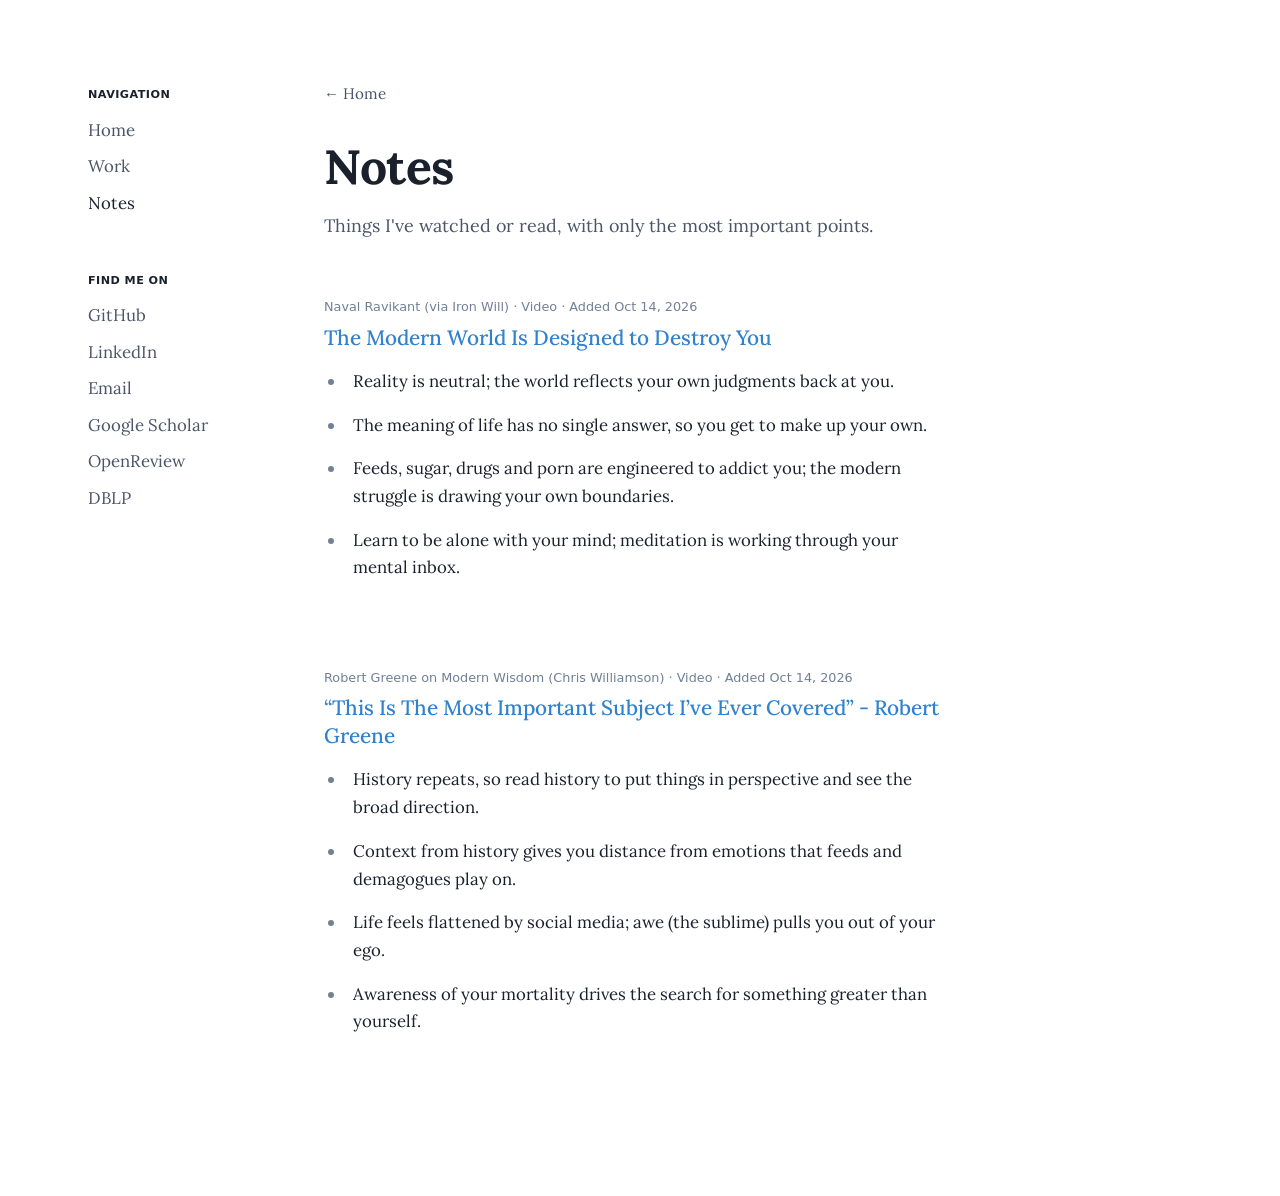
==== notes/index.html @ d0a83a03 "Add Notes page with first two entries" ====
<!DOCTYPE html>
<html lang="en">
<head>
  <meta charset="utf-8" />
  <meta name="viewport" content="width=device-width, initial-scale=1" />
  <title>Notes — Saket Joshi</title>
  <meta name="description" content="Things I've watched or read, with only the most important points." />
  <meta name="robots" content="index,follow" />
  <meta property="og:title" content="Notes — Saket Joshi" />
  <meta property="og:description" content="Things I've watched or read, with only the most important points." />
  <link rel="preconnect" href="https://fonts.googleapis.com" />
  <link rel="preconnect" href="https://fonts.gstatic.com" crossorigin />
  <link href="https://fonts.googleapis.com/css2?family=Lora:ital,wght@0,400;0,500;0,600;0,700;1,400&display=swap" rel="stylesheet" />
  <link rel="stylesheet" href="../css/styles.css" />
</head>
<body>
  <header class="top-bar">
    <div class="top-bar-inner">
      <nav class="top-links" aria-label="Primary">
        <a href="../index.html">Home</a>
        <a href="../work/index.html" >Work</a>
        <a href="../notes/index.html" aria-current="page">Notes</a>
      </nav>
      <button type="button" class="menu-btn" id="menu-btn" aria-label="Menu" aria-expanded="false" aria-controls="mobile-panel">
        <svg viewBox="0 0 24 24" fill="none" stroke="currentColor" stroke-width="2" stroke-linecap="round" aria-hidden="true">
          <line x1="3" y1="6" x2="21" y2="6"></line>
          <line x1="3" y1="12" x2="21" y2="12"></line>
          <line x1="3" y1="18" x2="21" y2="18"></line>
        </svg>
      </button>
    </div>
  </header>

  <div class="mobile-panel" id="mobile-panel">
    <p class="label">Navigation</p>
    <a href="../index.html">Home</a>
    <a href="../work/index.html" >Work</a>
    <a href="../notes/index.html" aria-current="page">Notes</a>
    <p class="label">Find me on</p>
    <a href="https://github.com/saketrule" target="_blank" rel="noopener">GitHub</a>
    <a href="https://www.linkedin.com/in/saket-dattatray-joshi" target="_blank" rel="noopener">LinkedIn</a>
    <a href="mailto:saketrule@gmail.com">Email</a>
    <a href="https://scholar.google.com/citations?user=wfl7wA8AAAAJ" target="_blank" rel="noopener">Google Scholar</a>
    <a href="https://openreview.net/profile?id=~Saket_Joshi2" target="_blank" rel="noopener">OpenReview</a>
    <a href="https://dblp.org/pid/243/2549.html" target="_blank" rel="noopener">DBLP</a>
  </div>

  <aside class="side-nav" aria-label="Sidebar">
    <div class="group">
      <p class="label">Navigation</p>
      <a href="../index.html">Home</a>
      <a href="../work/index.html" >Work</a>
      <a href="../notes/index.html" aria-current="page">Notes</a>
      </div>
    <div class="group">
      <p class="label">Find me on</p>
      <a href="https://github.com/saketrule" target="_blank" rel="noopener">GitHub</a>
      <a href="https://www.linkedin.com/in/saket-dattatray-joshi" target="_blank" rel="noopener">LinkedIn</a>
      <a href="mailto:saketrule@gmail.com">Email</a>
      <a href="https://scholar.google.com/citations?user=wfl7wA8AAAAJ" target="_blank" rel="noopener">Google Scholar</a>
      <a href="https://openreview.net/profile?id=~Saket_Joshi2" target="_blank" rel="noopener">OpenReview</a>
      <a href="https://dblp.org/pid/243/2549.html" target="_blank" rel="noopener">DBLP</a>
    </div>
  </aside>

  <main class="shell">
    <article class="">
      <a class="back" href="../index.html">← Home</a>
      <h1>Notes</h1>
      <p class="lede">Things I've watched or read, with only the most important points.</p>

      <!-- Newest first. To add an entry, copy an ENTRY block and paste it at the top of .cards. -->
      <div class="cards">
        <!-- ===== ENTRY: The Modern World Is Designed to Destroy You ===== -->
        <section class="card">
          <p class="meta">Naval Ravikant (via Iron Will) · Video · Added Oct 14, 2026</p>
          <h3><a href="https://youtu.be/NuSwoUn69-Y" target="_blank" rel="noopener">The Modern World Is Designed to Destroy You</a></h3>
          <ul class="plain">
            <li>Reality is neutral; the world reflects your own judgments back at you.</li>
            <li>The meaning of life has no single answer, so you get to make up your own.</li>
            <li>Feeds, sugar, drugs and porn are engineered to addict you; the modern struggle is drawing your own boundaries.</li>
            <li>Learn to be alone with your mind; meditation is working through your mental inbox.</li>
          </ul>
        </section>
        <!-- ===== END ENTRY ===== -->

        <!-- ===== ENTRY: “This Is The Most Important Subject I’ve Ever Covered” - Robert Greene ===== -->
        <section class="card">
          <p class="meta">Robert Greene on Modern Wisdom (Chris Williamson) · Video · Added Oct 14, 2026</p>
          <h3><a href="https://youtu.be/TQHgk-qft-8" target="_blank" rel="noopener">“This Is The Most Important Subject I’ve Ever Covered” - Robert Greene</a></h3>
          <ul class="plain">
            <li>History repeats, so read history to put things in perspective and see the broad direction.</li>
            <li>Context from history gives you distance from emotions that feeds and demagogues play on.</li>
            <li>Life feels flattened by social media; awe (the sublime) pulls you out of your ego.</li>
            <li>Awareness of your mortality drives the search for something greater than yourself.</li>
          </ul>
        </section>
        <!-- ===== END ENTRY ===== -->
      </div>
    </article>
  </main>

  <script src="../js/main.js"></script>
</body>
</html>
---- css/styles.css ----
/* Saket Joshi — restrained personal site */

:root {
  --bg: #ffffff;
  --text: #1a202c;
  --muted: #4a5568;
  --muted-soft: #718096;
  --border: #e2e8f0;
  --link: #3182ce;
  --hover: #1a202c;
  --max: 42rem;
  --pad: 1.25rem;
  --font: "Lora", "Iowan Old Style", "Palatino Linotype", Palatino, Georgia, serif;
  --sans: ui-sans-serif, system-ui, -apple-system, "Segoe UI", sans-serif;
}

*,
*::before,
*::after {
  box-sizing: border-box;
  margin: 0;
  padding: 0;
}

html {
  -webkit-text-size-adjust: 100%;
  scroll-behavior: smooth;
}

body {
  font-family: var(--font);
  background: var(--bg);
  color: var(--text);
  line-height: 1.65;
  font-size: 1.05rem;
  -webkit-font-smoothing: antialiased;
  text-rendering: optimizeLegibility;
  min-height: 100vh;
}

a {
  color: var(--link);
  text-decoration: none;
  font-weight: 500;
  transition: color 0.15s ease;
}

a:hover {
  text-decoration: underline;
  color: var(--hover);
}

img {
  max-width: 100%;
  height: auto;
  display: block;
}

.shell {
  max-width: var(--max);
  margin: 0 auto;
  padding: 3.5rem var(--pad) 6rem;
  position: relative;
}

/* Desktop left nav — Adam-style */

.side-nav {
  display: none;
  position: fixed;
  top: 4.5rem;
  right: calc(50% + (var(--max) / 2) + 4rem);
  flex-direction: column;
  gap: 2.5rem;
  width: 9.5rem;
}

.side-nav .group {
  display: flex;
  flex-direction: column;
  gap: 0.55rem;
}

.side-nav .label {
  font-family: var(--sans);
  font-size: 0.7rem;
  font-weight: 700;
  letter-spacing: 0.04em;
  text-transform: uppercase;
  color: var(--text);
  margin-bottom: 0.2rem;
}

.side-nav a {
  color: var(--muted);
  font-weight: 400;
  font-size: 1.05rem;
  text-decoration: none;
}

.side-nav a:hover,
.side-nav a[aria-current="page"] {
  color: var(--text);
  text-decoration: none;
}

/* Mobile chrome — light, not a heavy fixed résumé bar */

.top-bar {
  position: fixed;
  top: 0;
  left: 0;
  right: 0;
  height: 2.75rem;
  background: rgba(255, 255, 255, 0.92);
  backdrop-filter: blur(8px);
  z-index: 50;
  display: flex;
  align-items: center;
  border-bottom: none;
}

.top-bar-inner {
  width: 100%;
  max-width: var(--max);
  margin: 0 auto;
  padding: 0 1.25rem;
  display: flex;
  align-items: center;
  justify-content: space-between;
  gap: 1rem;
}

.top-links {
  display: flex;
  gap: 1.25rem;
  align-items: center;
}

.top-links a {
  color: var(--muted);
  font-weight: 400;
  text-decoration: none;
  font-size: 0.98rem;
}

.top-links a[aria-current="page"],
.top-links a:hover {
  color: var(--text);
  text-decoration: none;
}

.menu-btn {
  appearance: none;
  background: transparent;
  border: none;
  width: 2rem;
  height: 2rem;
  display: inline-flex;
  align-items: center;
  justify-content: center;
  cursor: pointer;
  color: var(--text);
  padding: 0;
}

.menu-btn svg {
  width: 1.15rem;
  height: 1.15rem;
}

.mobile-panel {
  display: none;
  position: fixed;
  top: 2.75rem;
  left: 0;
  right: 0;
  background: var(--bg);
  border-bottom: 1px solid var(--border);
  padding: 1rem 1.25rem 1.35rem;
  z-index: 40;
}

.mobile-panel.open {
  display: block;
}

.mobile-panel .label {
  font-family: var(--sans);
  font-size: 0.72rem;
  font-weight: 700;
  letter-spacing: 0.04em;
  text-transform: uppercase;
  margin: 0.85rem 0 0.45rem;
  color: var(--text);
}

.mobile-panel .label:first-child {
  margin-top: 0;
}

.mobile-panel a {
  display: block;
  padding: 0.4rem 0;
  color: var(--muted);
  font-weight: 400;
  text-decoration: none;
}

.mobile-panel a:hover,
.mobile-panel a[aria-current="page"] {
  color: var(--text);
  text-decoration: none;
}

/* Type */

h1 {
  font-size: 2.25rem;
  font-weight: 700;
  line-height: 1.2;
  letter-spacing: -0.01em;
  margin-bottom: 0.85rem;
}

h2 {
  font-size: 1.5rem;
  font-weight: 700;
  line-height: 1.3;
  margin-top: 3rem;
  margin-bottom: 1.25rem;
}

h3 {
  font-size: 1.2rem;
  font-weight: 600;
  line-height: 1.35;
  margin-top: 2rem;
  margin-bottom: 0.5rem;
}

.lede {
  color: var(--muted);
  font-size: 1.12rem;
  margin-bottom: 2.5rem;
  line-height: 1.55;
}

p {
  margin: 0.9rem 0;
}

strong {
  font-weight: 600;
}

ul.plain {
  list-style: disc;
  padding-left: 1.4rem;
  margin: 0.85rem 0 2rem;
}

ul.plain li {
  margin: 0.9rem 0;
  padding-left: 0.4rem;
}

ul.plain li::marker {
  color: var(--muted-soft);
}

hr {
  border: none;
  border-top: 1px solid var(--border);
  margin: 3rem 0;
}

/* Work deep dives — spacing, not corporate card borders */

.cards {
  display: flex;
  flex-direction: column;
  gap: 2.75rem;
  margin-top: 1.5rem;
}

.card {
  border: none;
  padding: 0;
}

.card .meta {
  font-family: var(--sans);
  font-size: 0.8rem;
  color: var(--muted-soft);
  margin-bottom: 0.4rem;
}

.card h3 {
  margin-top: 0;
  margin-bottom: 0.75rem;
  font-size: 1.3rem;
}

.card p {
  margin: 0.55rem 0;
  color: var(--text);
}

.list-block {
  display: flex;
  flex-direction: column;
  gap: 1.25rem;
  margin-top: 0.5rem;
}

.list-item .when {
  font-family: var(--sans);
  font-size: 0.8rem;
  color: var(--muted-soft);
}

.list-item .role {
  font-weight: 600;
}

.list-item .detail {
  color: var(--muted);
  font-size: 0.98rem;
}

.write-list {
  list-style: none;
  padding: 0;
  margin: 1.25rem 0 0;
}

.write-list li {
  padding: 1.15rem 0;
  border-top: none;
}

.write-list li + li {
  margin-top: 0.25rem;
}

.write-list a {
  font-weight: 600;
  color: var(--text);
  text-decoration: none;
  font-size: 1.1rem;
}

.write-list a:hover {
  color: var(--link);
  text-decoration: underline;
}

.write-list .blurb {
  color: var(--muted);
  font-size: 0.95rem;
  margin-top: 0.4rem;
}

.write-list .tag {
  font-family: var(--sans);
  font-size: 0.72rem;
  color: var(--muted-soft);
  letter-spacing: 0.03em;
  text-transform: uppercase;
  margin-bottom: 0.3rem;
}

.article .meta {
  font-family: var(--sans);
  font-size: 0.85rem;
  color: var(--muted);
  margin-bottom: 2rem;
}

.article p {
  margin: 1rem 0;
}

.article ul {
  list-style: disc;
  padding-left: 1.35rem;
  margin: 1rem 0;
}

.article li {
  margin: 0.6rem 0;
}

.article h2 {
  margin-top: 2.5rem;
}

.back {
  display: inline-block;
  margin-bottom: 2rem;
  color: var(--muted);
  font-weight: 400;
  font-size: 0.95rem;
}

.back:hover {
  color: var(--text);
  text-decoration: none;
}

.footer-note {
  margin-top: 3.5rem;
  padding-top: 0;
  border-top: none;
  font-size: 0.9rem;
  color: var(--muted-soft);
}

.contact-row {
  display: flex;
  flex-wrap: wrap;
  gap: 0.75rem 1.5rem;
  margin-top: 0.75rem;
}

@media (min-width: 48em) {
  h1 {
    font-size: 3rem;
    margin-bottom: 1rem;
  }

  h2 {
    font-size: 1.875rem;
    margin-top: 3.5rem;
    margin-bottom: 1.5rem;
  }

  .shell {
    padding-top: 5rem;
    padding-bottom: 8rem;
  }

  .lede {
    margin-bottom: 3rem;
  }

  ul.plain li {
    margin: 1rem 0;
  }
}

/* Desktop: sidebar only — no top bar */
@media (min-width: 62em) {
  .top-bar {
    display: none;
  }

  .mobile-panel {
    display: none !important;
  }

  .side-nav {
    display: flex;
  }

  .shell {
    padding-top: 5rem;
  }
}

@media (max-width: 61.99em) {
  .shell {
    padding-top: 4.25rem;
  }
}
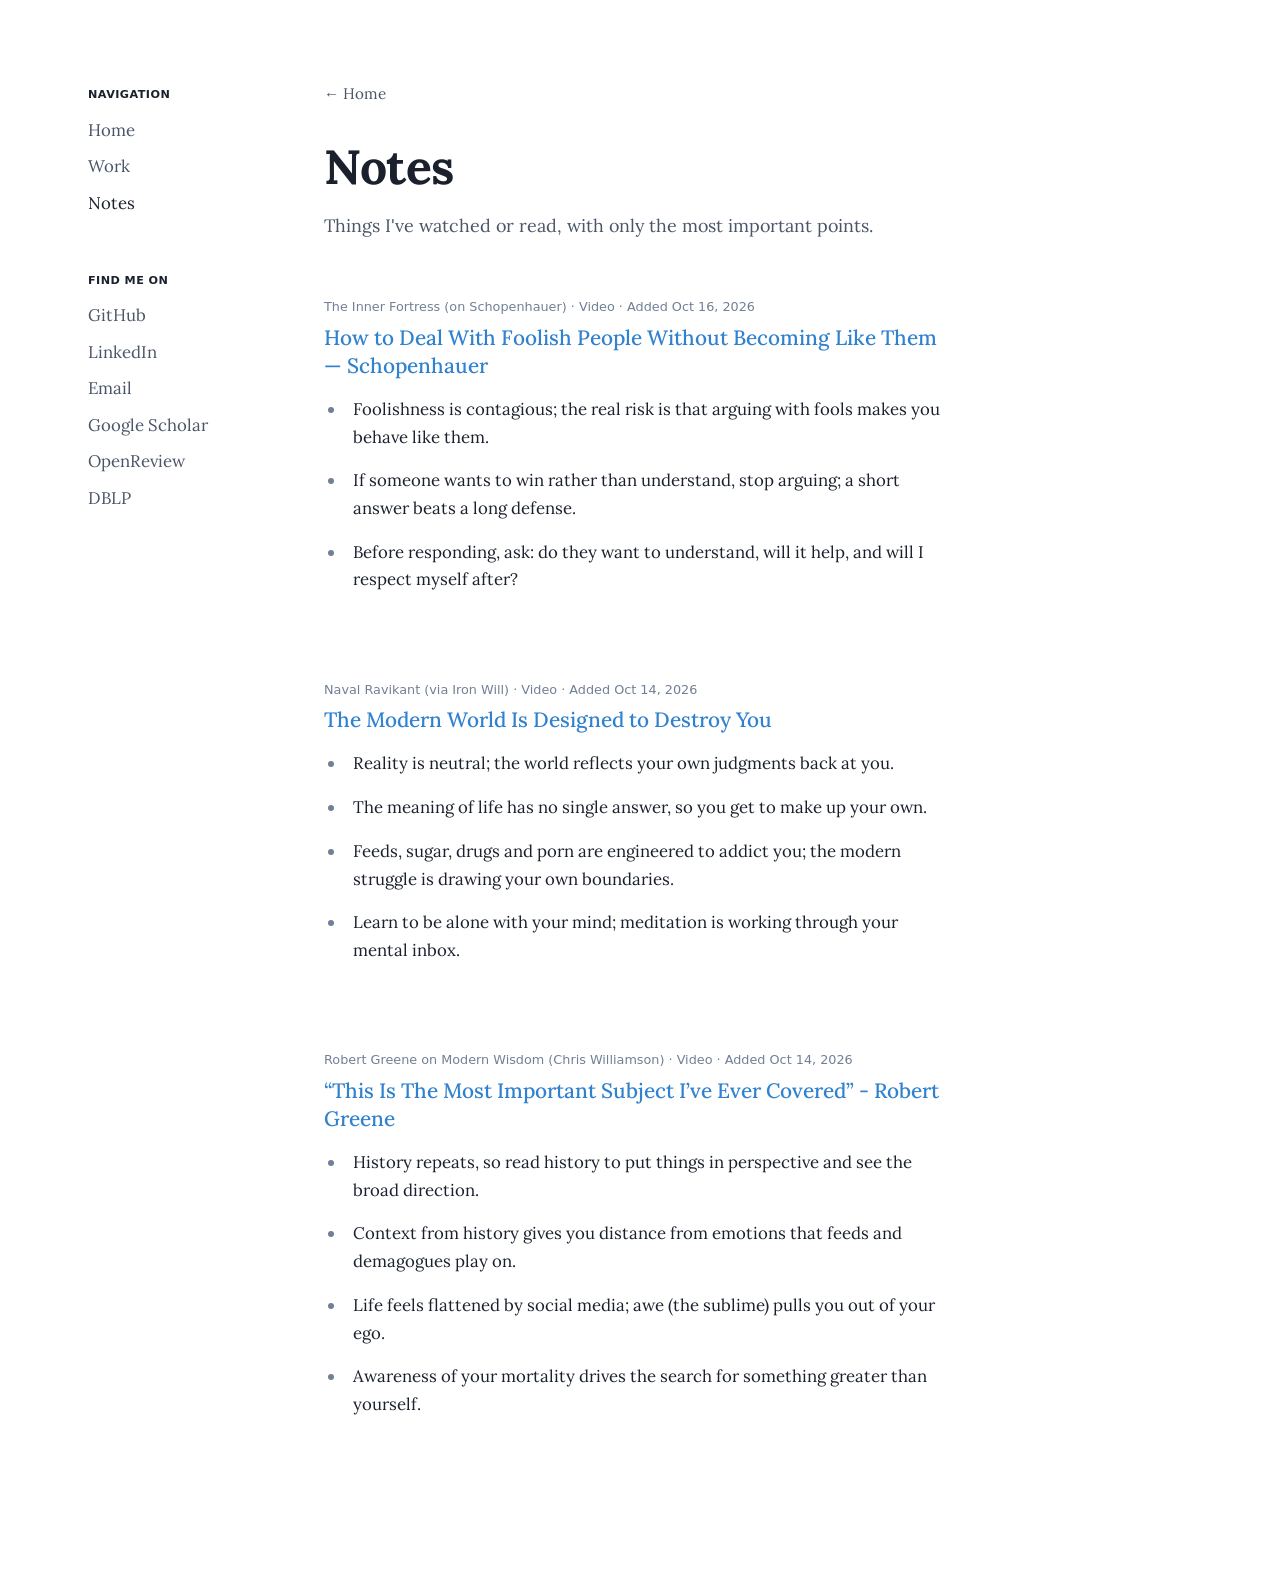
==== commit 39304a76: "Notes: add Schopenhauer video entry" ====
--- a/notes/index.html
+++ b/notes/index.html
@@ -71,6 +71,18 @@
 
       <!-- Newest first. To add an entry, copy an ENTRY block and paste it at the top of .cards. -->
       <div class="cards">
+        <!-- ===== ENTRY: How to Deal With Foolish People Without Becoming Like Them — Schopenhauer ===== -->
+        <section class="card">
+          <p class="meta">The Inner Fortress (on Schopenhauer) · Video · Added Oct 16, 2026</p>
+          <h3><a href="https://youtu.be/DqJI-sSwQSc" target="_blank" rel="noopener">How to Deal With Foolish People Without Becoming Like Them — Schopenhauer</a></h3>
+          <ul class="plain">
+            <li>Foolishness is contagious; the real risk is that arguing with fools makes you behave like them.</li>
+            <li>If someone wants to win rather than understand, stop arguing; a short answer beats a long defense.</li>
+            <li>Before responding, ask: do they want to understand, will it help, and will I respect myself after?</li>
+          </ul>
+        </section>
+        <!-- ===== END ENTRY ===== -->
+
         <!-- ===== ENTRY: The Modern World Is Designed to Destroy You ===== -->
         <section class="card">
           <p class="meta">Naval Ravikant (via Iron Will) · Video · Added Oct 14, 2026</p>
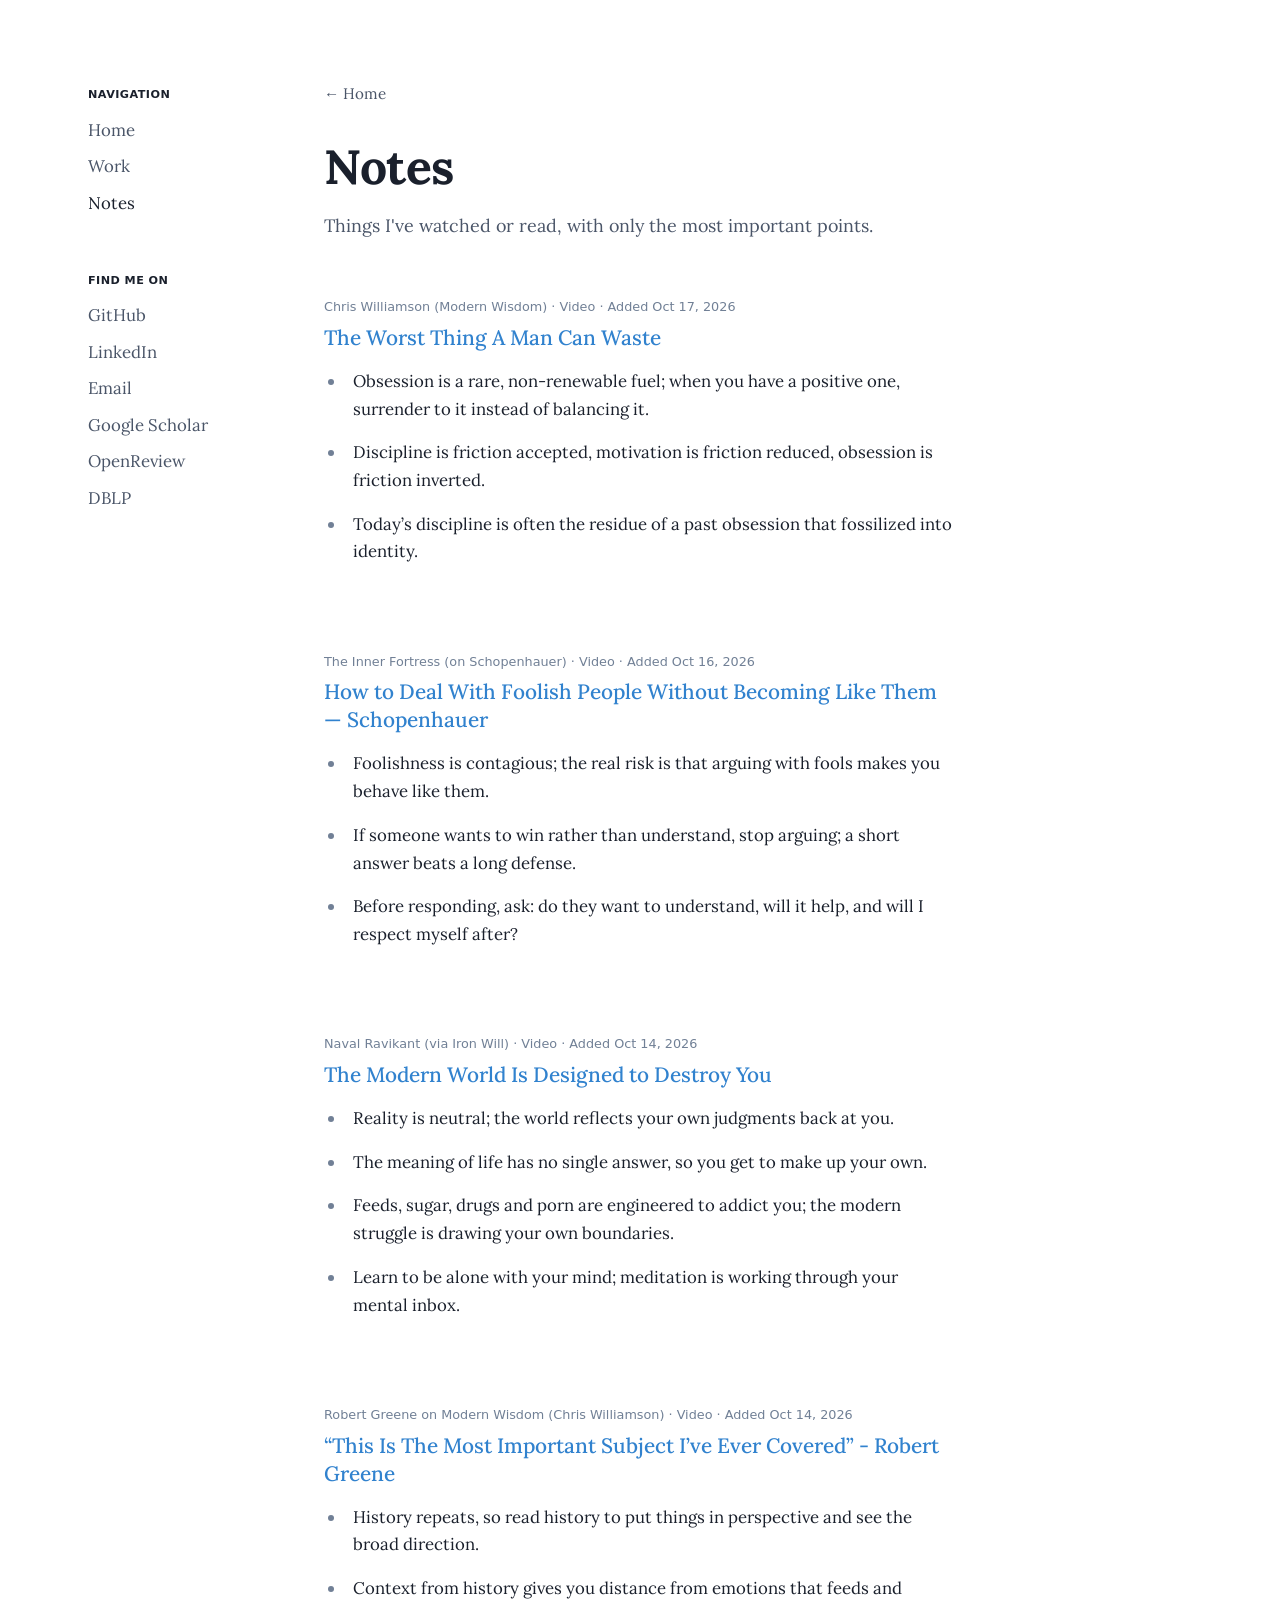
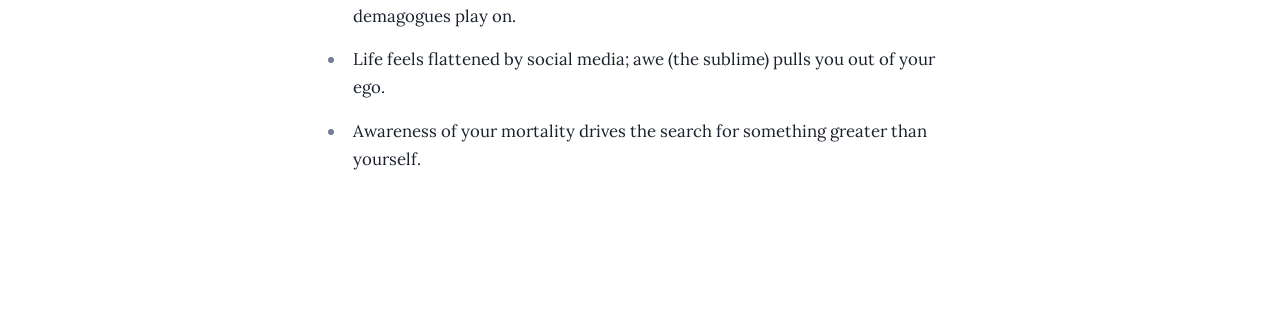
==== commit 83a3483a: "Notes: add Chris Williamson obsession entry" ====
--- a/notes/index.html
+++ b/notes/index.html
@@ -71,6 +71,18 @@
 
       <!-- Newest first. To add an entry, copy an ENTRY block and paste it at the top of .cards. -->
       <div class="cards">
+        <!-- ===== ENTRY: The Worst Thing A Man Can Waste ===== -->
+        <section class="card">
+          <p class="meta">Chris Williamson (Modern Wisdom) · Video · Added Oct 17, 2026</p>
+          <h3><a href="https://youtu.be/0GISrdSHUuk" target="_blank" rel="noopener">The Worst Thing A Man Can Waste</a></h3>
+          <ul class="plain">
+            <li>Obsession is a rare, non-renewable fuel; when you have a positive one, surrender to it instead of balancing it.</li>
+            <li>Discipline is friction accepted, motivation is friction reduced, obsession is friction inverted.</li>
+            <li>Today’s discipline is often the residue of a past obsession that fossilized into identity.</li>
+          </ul>
+        </section>
+        <!-- ===== END ENTRY ===== -->
+
         <!-- ===== ENTRY: How to Deal With Foolish People Without Becoming Like Them — Schopenhauer ===== -->
         <section class="card">
           <p class="meta">The Inner Fortress (on Schopenhauer) · Video · Added Oct 16, 2026</p>
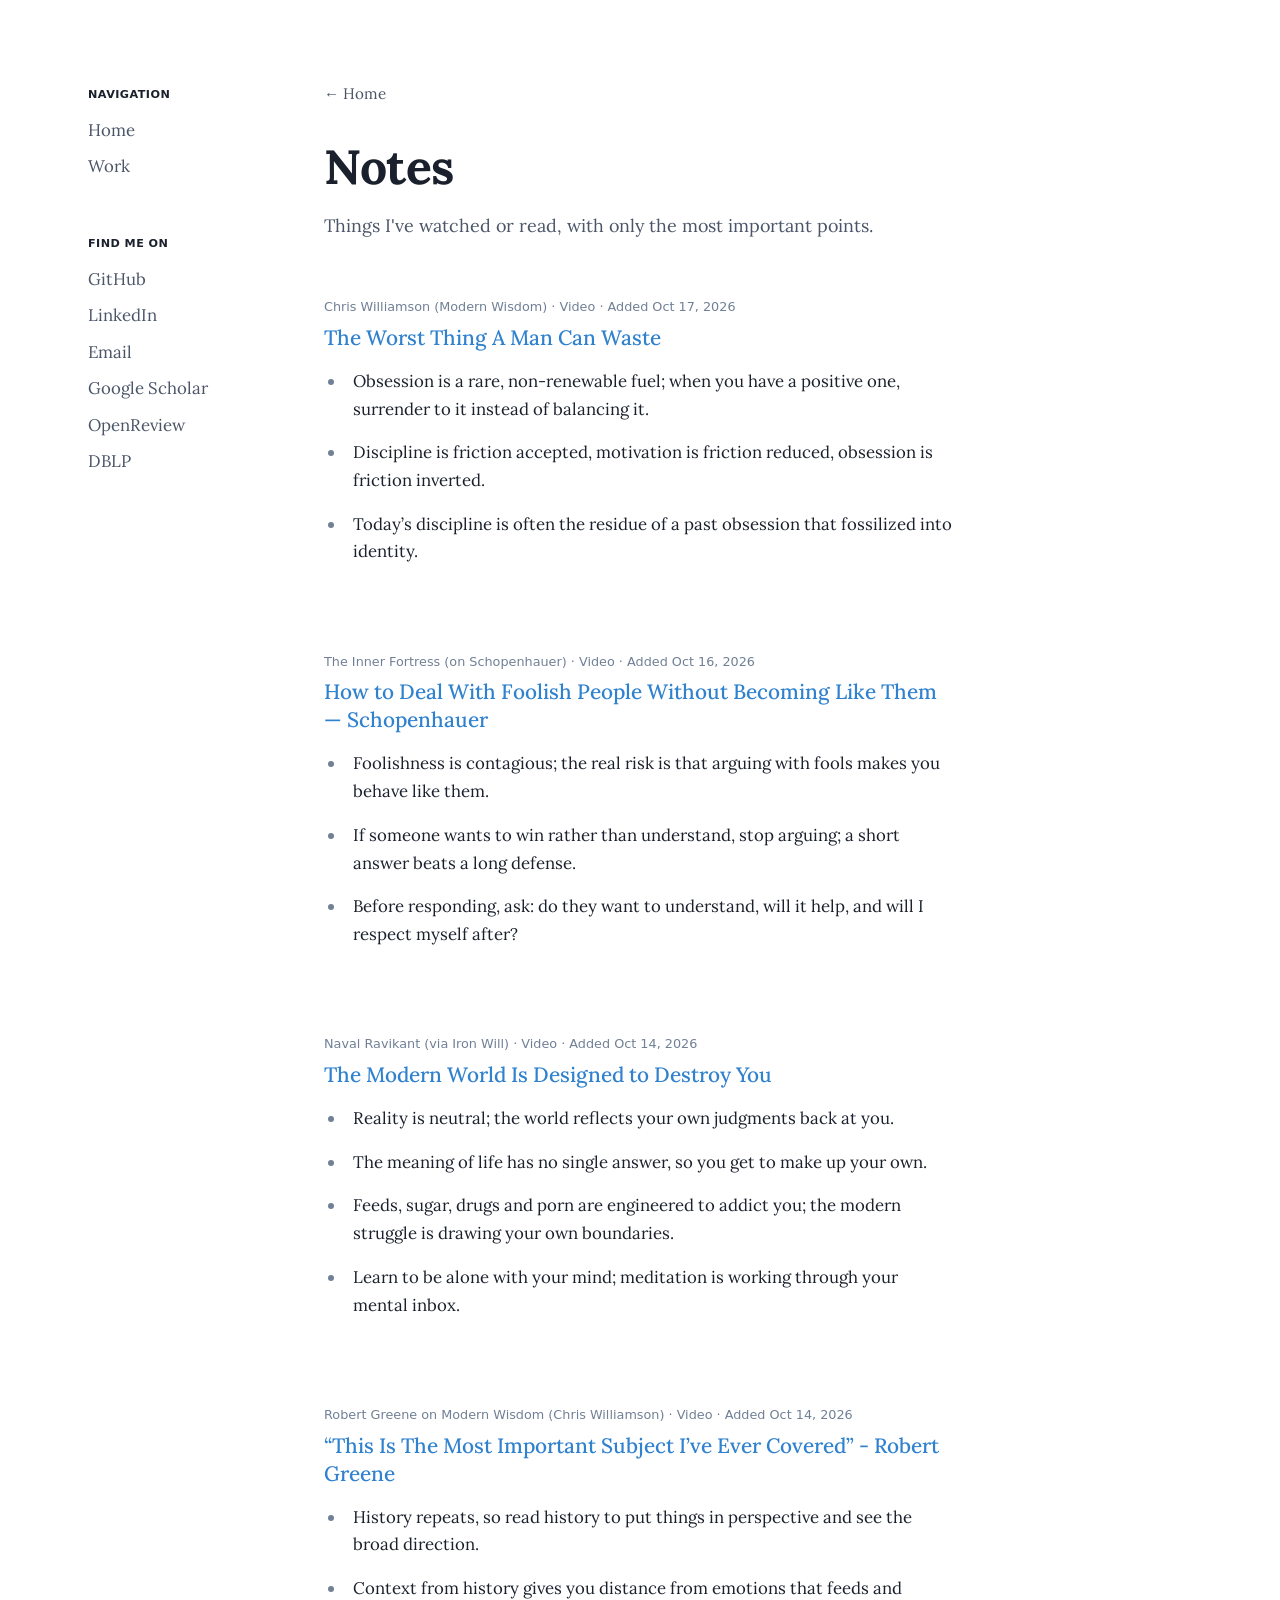
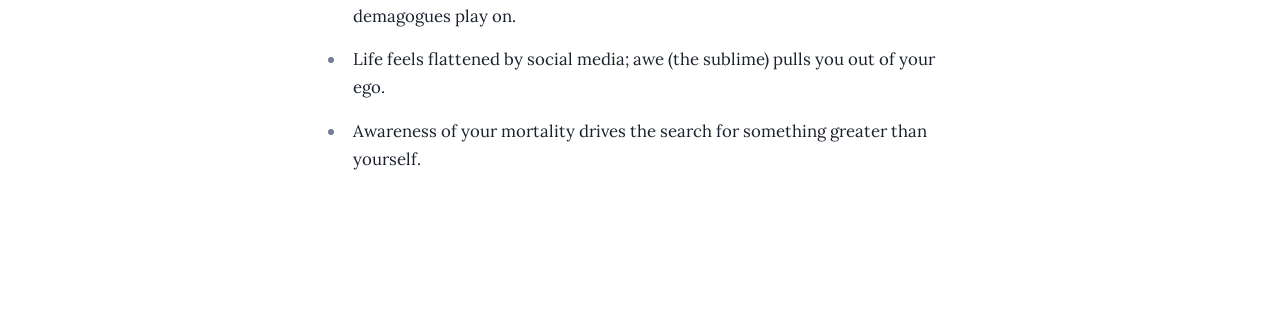
==== commit 4573a6ae: "Unlink Notes from nav; drop 'selected work' line on homepage" ====
--- a/notes/index.html
+++ b/notes/index.html
@@ -19,7 +19,6 @@
       <nav class="top-links" aria-label="Primary">
         <a href="../index.html">Home</a>
         <a href="../work/index.html" >Work</a>
-        <a href="../notes/index.html" aria-current="page">Notes</a>
       </nav>
       <button type="button" class="menu-btn" id="menu-btn" aria-label="Menu" aria-expanded="false" aria-controls="mobile-panel">
         <svg viewBox="0 0 24 24" fill="none" stroke="currentColor" stroke-width="2" stroke-linecap="round" aria-hidden="true">
@@ -35,7 +34,6 @@
     <p class="label">Navigation</p>
     <a href="../index.html">Home</a>
     <a href="../work/index.html" >Work</a>
-    <a href="../notes/index.html" aria-current="page">Notes</a>
     <p class="label">Find me on</p>
     <a href="https://github.com/saketrule" target="_blank" rel="noopener">GitHub</a>
     <a href="https://www.linkedin.com/in/saket-dattatray-joshi" target="_blank" rel="noopener">LinkedIn</a>
@@ -50,7 +48,6 @@
       <p class="label">Navigation</p>
       <a href="../index.html">Home</a>
       <a href="../work/index.html" >Work</a>
-      <a href="../notes/index.html" aria-current="page">Notes</a>
       </div>
     <div class="group">
       <p class="label">Find me on</p>
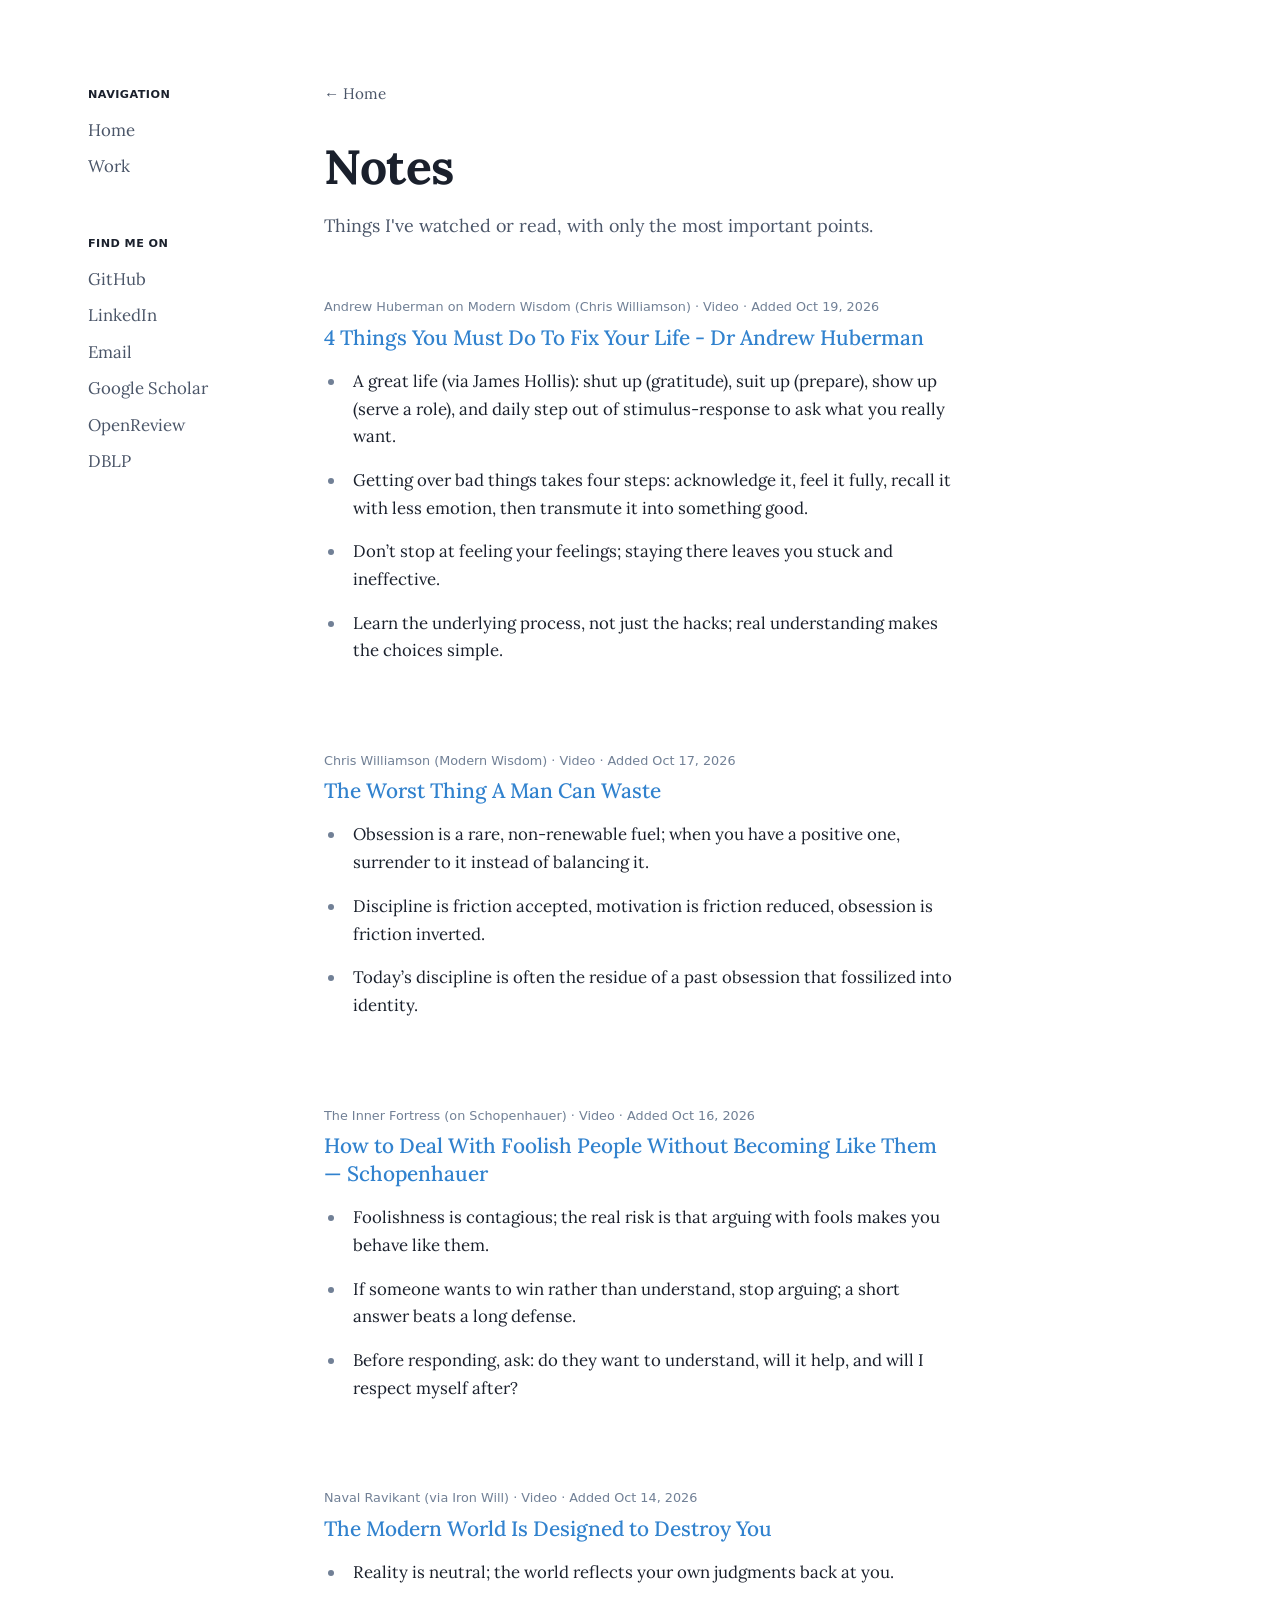
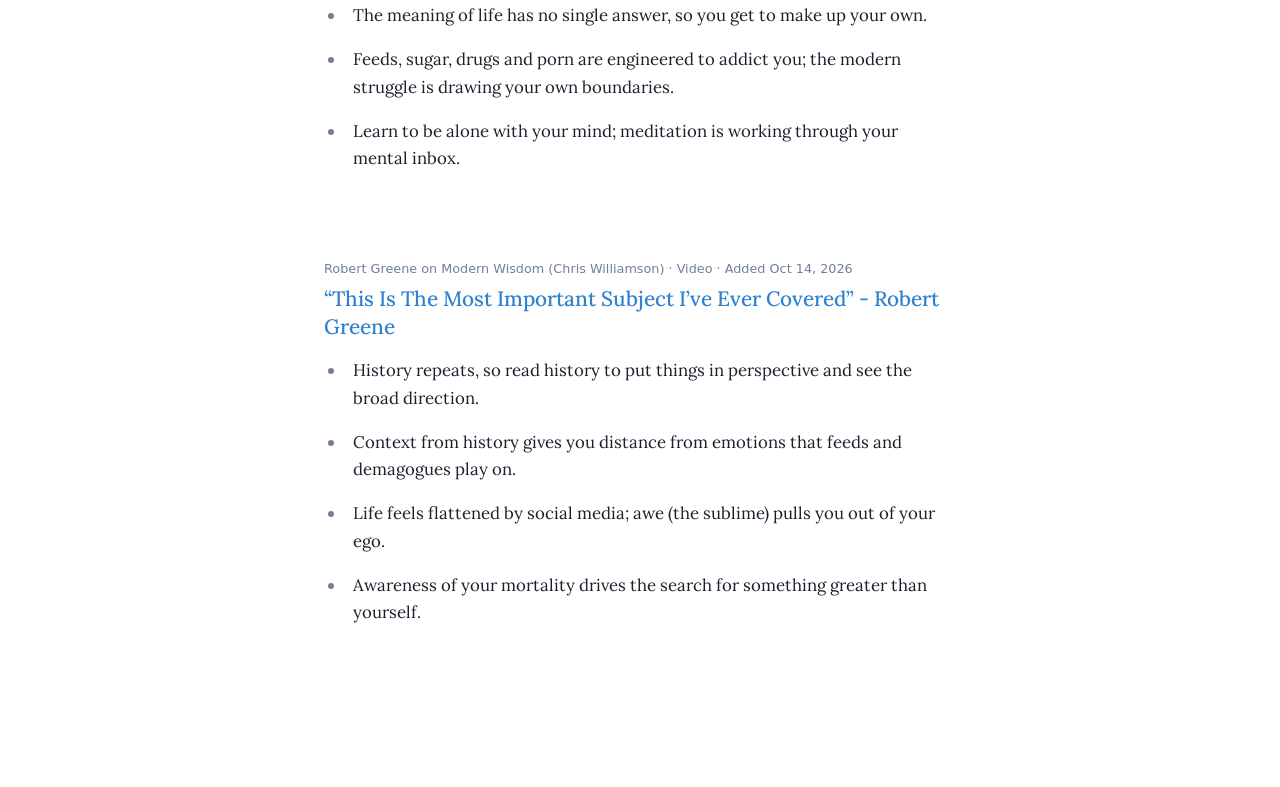
==== commit 1ab9e015: "Notes: add Huberman entry" ====
--- a/notes/index.html
+++ b/notes/index.html
@@ -68,6 +68,19 @@
 
       <!-- Newest first. To add an entry, copy an ENTRY block and paste it at the top of .cards. -->
       <div class="cards">
+        <!-- ===== ENTRY: 4 Things You Must Do To Fix Your Life - Dr Andrew Huberman ===== -->
+        <section class="card">
+          <p class="meta">Andrew Huberman on Modern Wisdom (Chris Williamson) · Video · Added Oct 19, 2026</p>
+          <h3><a href="https://youtu.be/fYyzlv1byOM" target="_blank" rel="noopener">4 Things You Must Do To Fix Your Life - Dr Andrew Huberman</a></h3>
+          <ul class="plain">
+            <li>A great life (via James Hollis): shut up (gratitude), suit up (prepare), show up (serve a role), and daily step out of stimulus-response to ask what you really want.</li>
+            <li>Getting over bad things takes four steps: acknowledge it, feel it fully, recall it with less emotion, then transmute it into something good.</li>
+            <li>Don’t stop at feeling your feelings; staying there leaves you stuck and ineffective.</li>
+            <li>Learn the underlying process, not just the hacks; real understanding makes the choices simple.</li>
+          </ul>
+        </section>
+        <!-- ===== END ENTRY ===== -->
+
         <!-- ===== ENTRY: The Worst Thing A Man Can Waste ===== -->
         <section class="card">
           <p class="meta">Chris Williamson (Modern Wisdom) · Video · Added Oct 17, 2026</p>
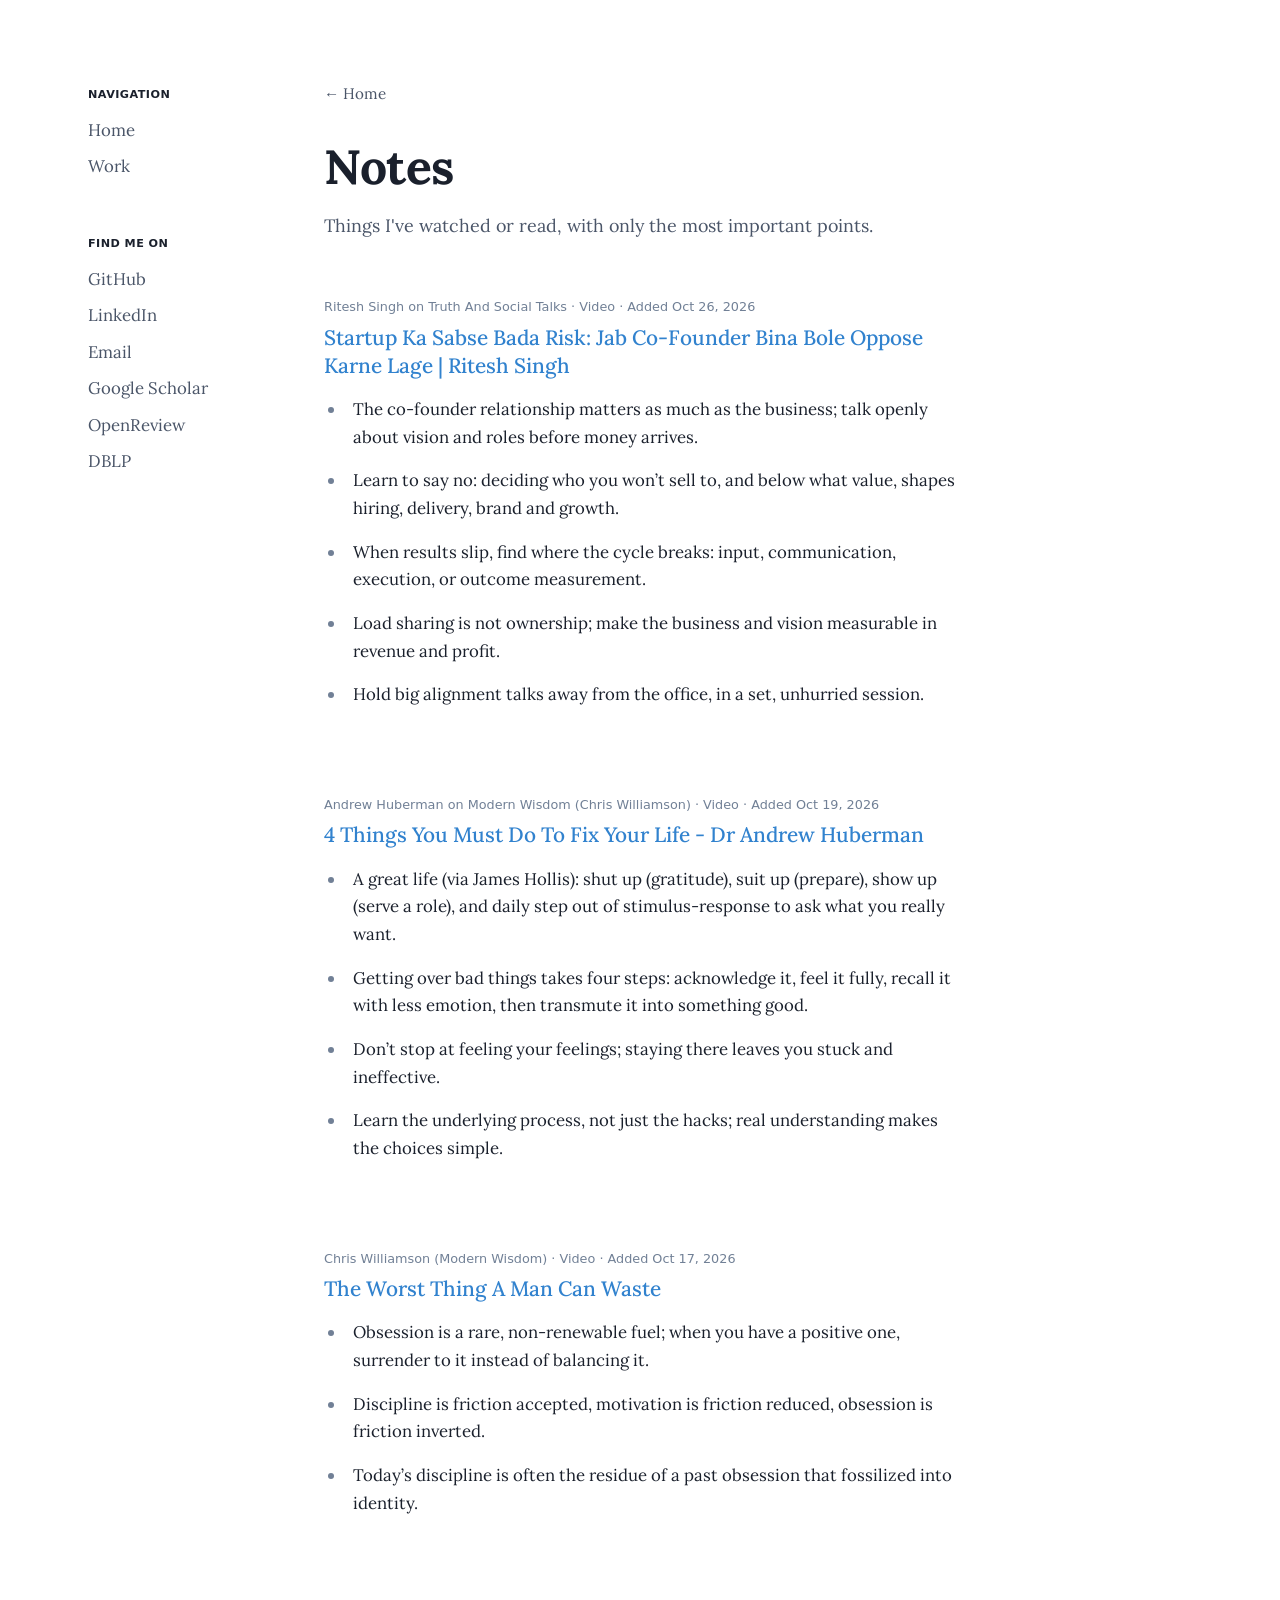
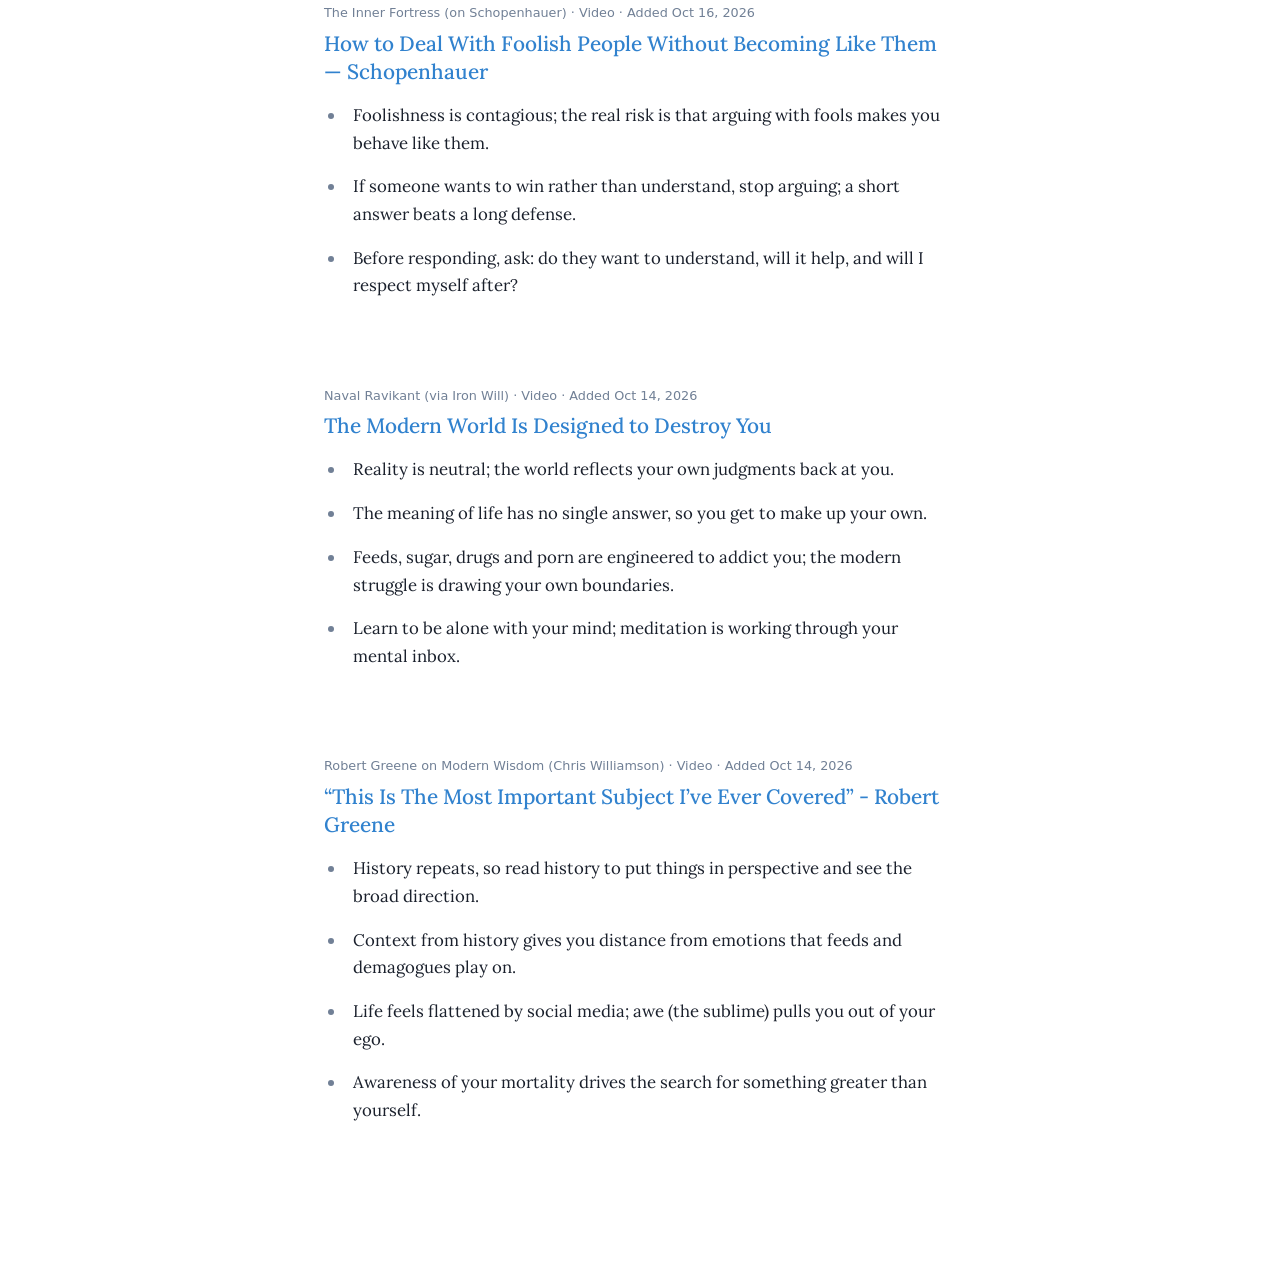
==== commit 61d232d9: "Notes: add Ritesh Singh on Truth And Social Talks" ====
--- a/notes/index.html
+++ b/notes/index.html
@@ -68,6 +68,20 @@
 
       <!-- Newest first. To add an entry, copy an ENTRY block and paste it at the top of .cards. -->
       <div class="cards">
+        <!-- ===== ENTRY: Startup Ka Sabse Bada Risk ===== -->
+        <section class="card">
+          <p class="meta">Ritesh Singh on Truth And Social Talks · Video · Added Oct 26, 2026</p>
+          <h3><a href="https://youtu.be/PRujE97Kyps" target="_blank" rel="noopener">Startup Ka Sabse Bada Risk: Jab Co-Founder Bina Bole Oppose Karne Lage | Ritesh Singh</a></h3>
+          <ul class="plain">
+            <li>The co-founder relationship matters as much as the business; talk openly about vision and roles before money arrives.</li>
+            <li>Learn to say no: deciding who you won’t sell to, and below what value, shapes hiring, delivery, brand and growth.</li>
+            <li>When results slip, find where the cycle breaks: input, communication, execution, or outcome measurement.</li>
+            <li>Load sharing is not ownership; make the business and vision measurable in revenue and profit.</li>
+            <li>Hold big alignment talks away from the office, in a set, unhurried session.</li>
+          </ul>
+        </section>
+        <!-- ===== END ENTRY ===== -->
+
         <!-- ===== ENTRY: 4 Things You Must Do To Fix Your Life - Dr Andrew Huberman ===== -->
         <section class="card">
           <p class="meta">Andrew Huberman on Modern Wisdom (Chris Williamson) · Video · Added Oct 19, 2026</p>
